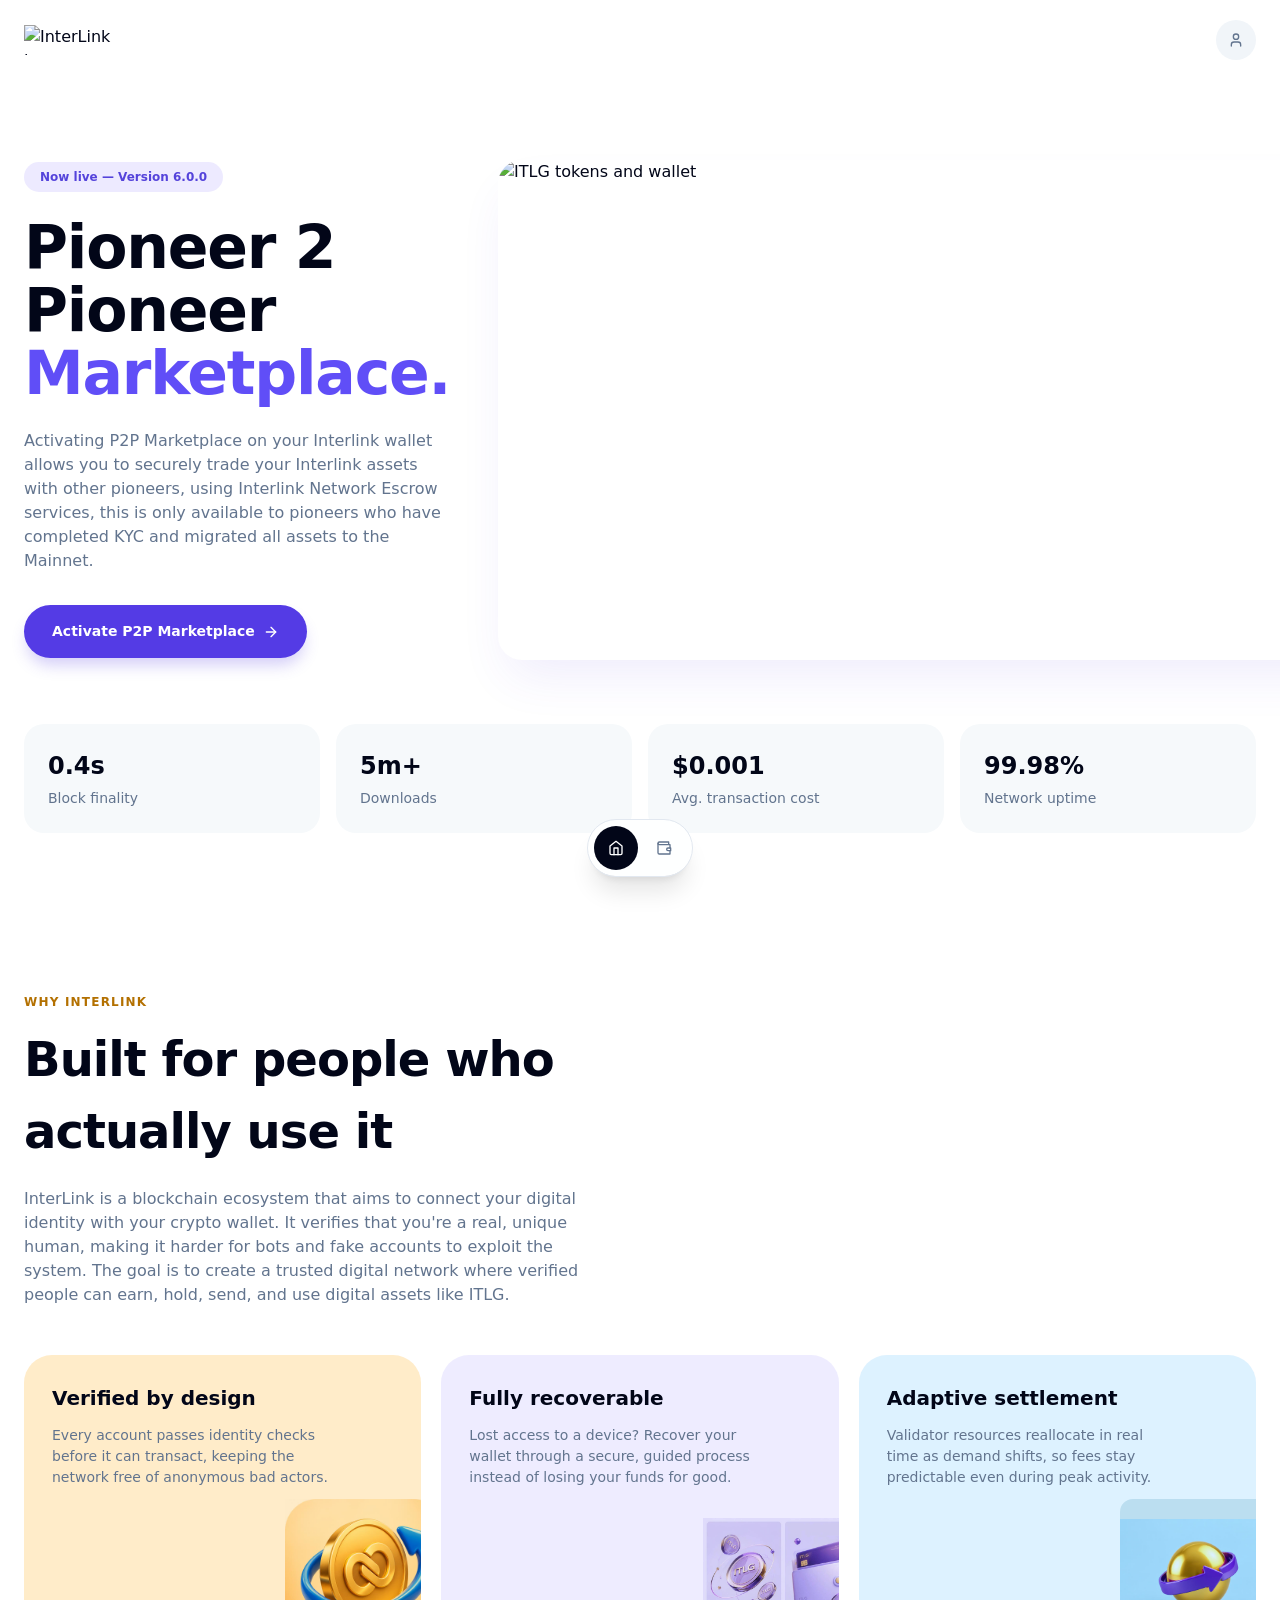
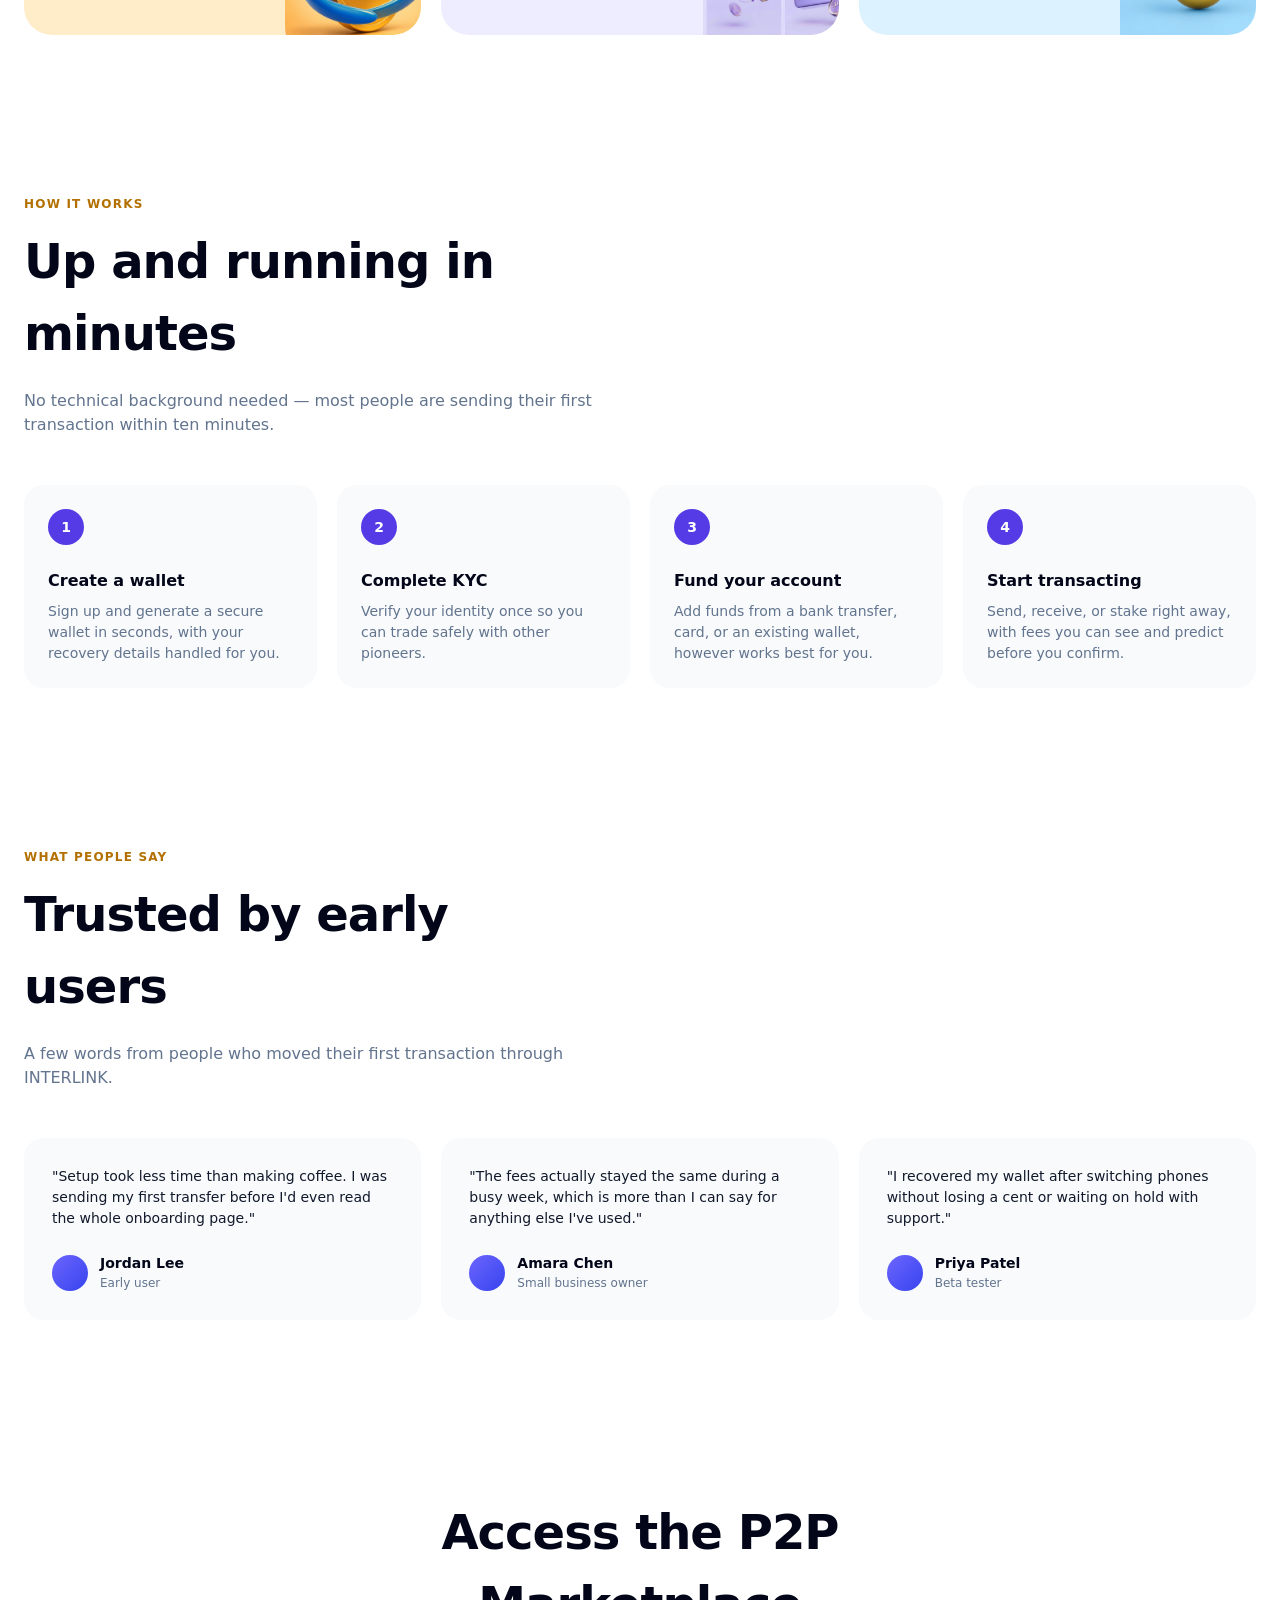
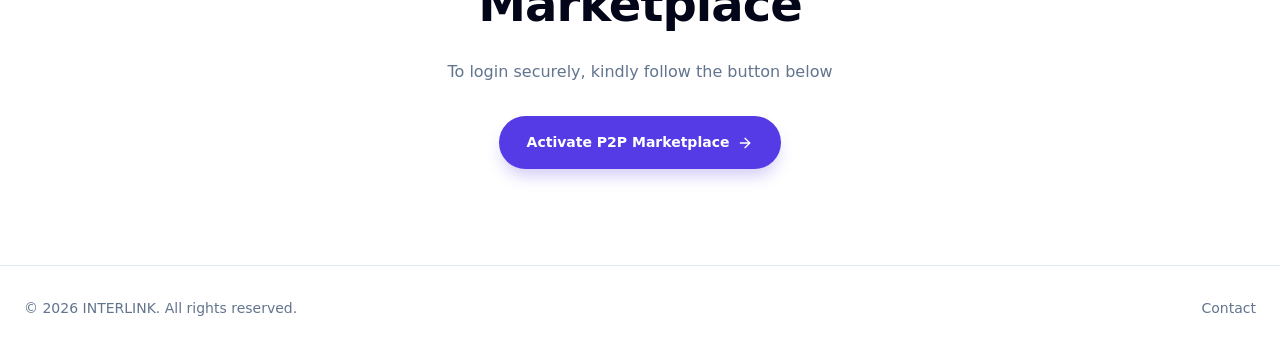
==== index.html @ 685b7808 "Add files via upload" ====
<!DOCTYPE html>
<html lang="en">
<head>
  <meta charset="UTF-8" />
  <meta name="viewport" content="width=device-width, initial-scale=1.0" />
  <title>Pioneer 2 Pioneer Marketplace — InterLink</title>
  <meta name="description" content="Activate the P2P Marketplace on your InterLink wallet and trade ITLG securely with other pioneers using Interlink Network Escrow." />
  <meta property="og:title" content="Pioneer 2 Pioneer Marketplace — InterLink" />
  <meta property="og:description" content="Securely trade your Interlink assets with other pioneers via Interlink Network Escrow." />
  <link rel="stylesheet" href="style.css" />
</head>
<body>
  <div class="page">

    <!-- Header -->
    <header class="header">
      <div class="logo">
        <img src= "logo.png" alt="InterLink logo" width="100" height="30" />
      </div>
      <button class="account-btn" aria-label="Account">
        <!-- User icon -->
        <svg width="16" height="16" viewBox="0 0 24 24" fill="none" stroke="currentColor" stroke-width="2" stroke-linecap="round" stroke-linejoin="round"><path d="M19 21v-2a4 4 0 0 0-4-4H9a4 4 0 0 0-4 4v2"/><circle cx="12" cy="7" r="4"/></svg>
      </button>
    </header>

    <!-- Hero -->
    <section class="hero">
      <div class="hero-grid">
        <div class="hero-copy">
          <span class="badge">Now live — Version 6.0.0</span>
          <h1 class="hero-title">
            Pioneer 2 Pioneer<br />
            <span class="accent">Marketplace</span><span class="accent">.</span>
          </h1>
          <p class="hero-sub">
            Activating P2P Marketplace on your Interlink wallet allows you to securely trade
            your Interlink assets with other pioneers, using Interlink Network Escrow
            services, this is only available to pioneers who have completed KYC and migrated
            all assets to the Mainnet.
          </p>
          <a href="wallet.html">
            <button class="cta-btn">
              Activate P2P Marketplace
              <svg width="16" height="16" viewBox="0 0 24 24" fill="none" stroke="currentColor" stroke-width="2" stroke-linecap="round" stroke-linejoin="round"><path d="M5 12h14"/><path d="m12 5 7 7-7 7"/></svg>
            </button>
          </a>
        </div>
        <div class="hero-image">
          <img src="hero.png" alt="ITLG tokens and wallet" width="1000" height="500" />
        </div>
      </div>

      <!-- Stats -->
      <div class="stats">
        <div class="stat"><div class="stat-value">0.4s</div><div class="stat-label">Block finality</div></div>
        <div class="stat"><div class="stat-value">5m+</div><div class="stat-label">Downloads</div></div>
        <div class="stat"><div class="stat-value">$0.001</div><div class="stat-label">Avg. transaction cost</div></div>
        <div class="stat"><div class="stat-value">99.98%</div><div class="stat-label">Network uptime</div></div>
      </div>
    </section>

    <!-- Why InterLink -->
    <section class="section">
      <p class="eyebrow">Why interlink</p>
      <h2 class="section-title max-w">Built for people who actually use it</h2>
      <p class="section-sub max-w">
        InterLink is a blockchain ecosystem that aims to connect your digital identity with
        your crypto wallet. It verifies that you're a real, unique human, making it harder
        for bots and fake accounts to exploit the system. The goal is to create a trusted
        digital network where verified people can earn, hold, send, and use digital assets
        like ITLG.
      </p>

      <div class="features">
        <div class="feature feature-verified">
          <h3>Verified by design</h3>
          <p>Every account passes identity checks before it can transact, keeping the network free of anonymous bad actors.</p>
          <img src="verify.jpeg" alt="" loading="lazy" />
        </div>
        <div class="feature feature-recoverable">
          <h3>Fully recoverable</h3>
          <p>Lost access to a device? Recover your wallet through a secure, guided process instead of losing your funds for good.</p>
          <img src="design.jpeg" alt="" loading="lazy" style="border-radius: 13px;"/>
        </div>
        <div class="feature feature-adaptive">
          <h3>Adaptive settlement</h3>
          <p>Validator resources reallocate in real time as demand shifts, so fees stay predictable even during peak activity.</p>
          <img src="adaptive.jpeg" alt="" loading="lazy" style="background-color: rgb(216, 234, 240); border-radius: 13px;"/>
        </div>
      </div>
    </section>

    <!-- How it works -->
    <section class="section">
      <p class="eyebrow">How it works</p>
      <h2 class="section-title max-w">Up and running in minutes</h2>
      <p class="section-sub max-w">
        No technical background needed — most people are sending their first transaction
        within ten minutes.
      </p>

      <div class="steps">
        <div class="step">
          <div class="step-num">1</div>
          <h3>Create a wallet</h3>
          <p>Sign up and generate a secure wallet in seconds, with your recovery details handled for you.</p>
        </div>
        <div class="step">
          <div class="step-num">2</div>
          <h3>Complete KYC</h3>
          <p>Verify your identity once so you can trade safely with other pioneers.</p>
        </div>
        <div class="step">
          <div class="step-num">3</div>
          <h3>Fund your account</h3>
          <p>Add funds from a bank transfer, card, or an existing wallet, however works best for you.</p>
        </div>
        <div class="step">
          <div class="step-num">4</div>
          <h3>Start transacting</h3>
          <p>Send, receive, or stake right away, with fees you can see and predict before you confirm.</p>
        </div>
      </div>
    </section>

    <!-- Testimonials -->
    <section class="section">
      <p class="eyebrow">What people say</p>
      <h2 class="section-title max-w">Trusted by early users</h2>
      <p class="section-sub max-w">
        A few words from people who moved their first transaction through INTERLINK.
      </p>

      <div class="testimonials">
        <div class="testimonial">
          <p class="quote">"Setup took less time than making coffee. I was sending my first transfer before I'd even read the whole onboarding page."</p>
          <div class="person">
            <div class="avatar"></div>
            <div>
              <div class="person-name">Jordan Lee</div>
              <div class="person-role">Early user</div>
            </div>
          </div>
        </div>
        <div class="testimonial">
          <p class="quote">"The fees actually stayed the same during a busy week, which is more than I can say for anything else I've used."</p>
          <div class="person">
            <div class="avatar"></div>
            <div>
              <div class="person-name">Amara Chen</div>
              <div class="person-role">Small business owner</div>
            </div>
          </div>
        </div>
        <div class="testimonial">
          <p class="quote">"I recovered my wallet after switching phones without losing a cent or waiting on hold with support."</p>
          <div class="person">
            <div class="avatar"></div>
            <div>
              <div class="person-name">Priya Patel</div>
              <div class="person-role">Beta tester</div>
            </div>
          </div>
        </div>
      </div>
    </section>

    <!-- CTA -->
    <section class="final-cta">
      <h2>Access the P2P Marketplace</h2>
      <p>To login securely, kindly follow the button below</p>
      <a href="wallet.html">
        <button class="cta-btn">
          Activate P2P Marketplace
          <svg width="16" height="16" viewBox="0 0 24 24" fill="none" stroke="currentColor" stroke-width="2" stroke-linecap="round" stroke-linejoin="round"><path d="M5 12h14"/><path d="m12 5 7 7-7 7"/></svg>
        </button>
      </a>
    </section>

    <!-- Footer -->
    <footer class="footer">
      <div>© 2026 INTERLINK. All rights reserved.</div>
      <a href="#">Contact</a>
    </footer>

    <!-- Floating bottom nav -->
    <div class="floating-nav">
      <a href="index.html">
      <button class="nav-btn nav-btn-active" aria-label="Home">
        <svg width="16" height="16" viewBox="0 0 24 24" fill="none" stroke="currentColor" stroke-width="2" stroke-linecap="round" stroke-linejoin="round"><path d="m3 9 9-7 9 7v11a2 2 0 0 1-2 2H5a2 2 0 0 1-2-2z"/><polyline points="9 22 9 12 15 12 15 22"/></svg>
      </button>
      </a>
      <a href="wallet.html">
      <button class="nav-btn" aria-label="Wallet">
        <svg width="16" height="16" viewBox="0 0 24 24" fill="none" stroke="currentColor" stroke-width="2" stroke-linecap="round" stroke-linejoin="round"><path d="M21 12V7H5a2 2 0 0 1 0-4h14v4"/><path d="M3 5v14a2 2 0 0 0 2 2h16v-5"/><path d="M18 12a2 2 0 0 0 0 4h4v-4Z"/></svg>
      </button>
      </a>
    </div>

  </div>
</body>
</html>
---- style.css ----
/* ============================================================
   InterLink — Pioneer 2 Pioneer Marketplace
   Standalone stylesheet (plain CSS, no framework)
   ============================================================ */

/* ---- Design tokens ---- */
:root {
  --background: oklch(1 0 0);
  --foreground: oklch(0.129 0.042 264.695);
  --muted: oklch(0.968 0.007 247.896);
  --muted-foreground: oklch(0.554 0.046 257.417);
  --border: oklch(0.929 0.013 255.508);

  --brand: oklch(0.5 0.24 280);            /* primary purple */
  --brand-dark: oklch(0.45 0.24 280);
  --brand-text: oklch(0.55 0.24 280);
  --brand-badge-bg: oklch(0.95 0.05 290);
  --brand-badge-text: oklch(0.5 0.22 280);
  --eyebrow: oklch(0.6 0.15 75);           /* warm gold for section labels */

  --feat-verified-bg: oklch(0.95 0.05 80);
  --feat-recoverable-bg: oklch(0.95 0.03 290);
  --feat-adaptive-bg: oklch(0.95 0.03 240);

  --radius-lg: 1rem;
  --radius-xl: 1.25rem;
  --radius-2xl: 1.5rem;
  --radius-3xl: 1.75rem;
  --radius-full: 9999px;
}

/* ---- Reset / base ---- */
* {
  margin: 0;
  padding: 0;
  box-sizing: border-box;
  border-color: var(--border);
}

body {
  background-color: var(--background);
  color: var(--foreground);
  font-family: ui-sans-serif, system-ui, -apple-system, "Segoe UI", Roboto,
    "Helvetica Neue", Arial, sans-serif;
  -webkit-font-smoothing: antialiased;
  line-height: 1.5;
}

img {
  display: block;
  max-width: 100%;
}

button {
  font: inherit;
  border: none;
  cursor: pointer;
  background: none;
}

a {
  color: inherit;
  text-decoration: none;
}

.page {
  min-height: 100vh;
}

/* ---- Header ---- */
.header {
  max-width: 80rem;
  margin: 0 auto;
  display: flex;
  align-items: center;
  justify-content: space-between;
  padding: 1.25rem 1.5rem;
}

.logo {
  display: flex;
  align-items: center;
  gap: 0.5rem;
}

.logo-mark {
  height: 1.75rem;
  width: 1.75rem;
  border-radius: 50%;
  background: linear-gradient(to bottom right, oklch(0.6 0.22 280), oklch(0.5 0.25 270));
}

.logo-text {
  font-size: 1.125rem;
  font-weight: 600;
  letter-spacing: -0.01em;
}

.account-btn {
  height: 2.5rem;
  width: 2.5rem;
  display: flex;
  align-items: center;
  justify-content: center;
  border-radius: 50%;
  background: var(--muted);
  color: var(--muted-foreground);
  transition: background 0.15s ease;
}

.account-btn:hover {
  background: color-mix(in oklab, var(--muted) 80%, black);
}

/* ---- Hero ---- */
.hero {
  max-width: 80rem;
  margin: 0 auto;
  padding: 2.5rem 1.5rem 5rem;
}

.hero-grid {
  display: grid;
  gap: 3rem;
}

@media (min-width: 768px) {
  .hero-grid {
    grid-template-columns: 1fr 1fr;
    align-items: center;
  }
  .hero {
    padding-top: 5rem;
  }
}

.badge {
  display: inline-block;
  border-radius: var(--radius-full);
  background: var(--brand-badge-bg);
  color: var(--brand-badge-text);
  padding: 0.375rem 1rem;
  font-size: 0.75rem;
  font-weight: 600;
}

.hero-title {
  margin-top: 1.5rem;
  font-size: 3rem;
  font-weight: 700;
  line-height: 1.05;
  letter-spacing: -0.02em;
}

@media (min-width: 768px) {
  .hero-title {
    font-size: 3.75rem;
  }
}

.accent {
  color: var(--brand-text);
}

.hero-sub {
  margin-top: 1.5rem;
  max-width: 28rem;
  font-size: 1rem;
  color: var(--muted-foreground);
}

/* ---- Primary CTA button ---- */
.cta-btn {
  margin-top: 2rem;
  display: inline-flex;
  align-items: center;
  gap: 0.5rem;
  border-radius: var(--radius-full);
  background: var(--brand);
  color: #fff;
  padding: 1rem 1.75rem;
  font-size: 0.875rem;
  font-weight: 600;
  box-shadow: 0 10px 15px -3px color-mix(in oklab, var(--brand) 25%, transparent);
  transition: background 0.15s ease;
}

.cta-btn:hover {
  background: var(--brand-dark);
}

.hero-image img {
  width: 100%;
  border-radius: var(--radius-2xl);
  box-shadow: 0 25px 50px -12px color-mix(in oklab, var(--brand) 10%, transparent);
}

/* ---- Stats ---- */
.stats {
  margin-top: 4rem;
  display: grid;
  grid-template-columns: repeat(2, 1fr);
  gap: 1rem;
}

@media (min-width: 768px) {
  .stats {
    grid-template-columns: repeat(4, 1fr);
  }
}

.stat {
  border-radius: var(--radius-xl);
  background: color-mix(in oklab, var(--muted) 60%, white);
  padding: 1.5rem;
}

.stat-value {
  font-size: 1.5rem;
  font-weight: 700;
}

.stat-label {
  margin-top: 0.25rem;
  font-size: 0.875rem;
  color: var(--muted-foreground);
}

/* ---- Shared section layout ---- */
.section {
  max-width: 80rem;
  margin: 0 auto;
  padding: 5rem 1.5rem;
}

.eyebrow {
  font-size: 0.75rem;
  font-weight: 600;
  text-transform: uppercase;
  letter-spacing: 0.1em;
  color: var(--eyebrow);
}

.section-title {
  margin-top: 0.75rem;
  font-size: 2.25rem;
  font-weight: 700;
  letter-spacing: -0.02em;
}

@media (min-width: 768px) {
  .section-title {
    font-size: 3rem;
  }
}

.section-sub {
  margin-top: 1.25rem;
  color: var(--muted-foreground);
}

.max-w {
  max-width: 36rem;
}

/* ---- Feature cards ---- */
.features {
  margin-top: 3rem;
  display: grid;
  gap: 1.25rem;
}

@media (min-width: 768px) {
  .features {
    grid-template-columns: repeat(3, 1fr);
  }
}

.feature {
  position: relative;
  overflow: hidden;
  border-radius: var(--radius-3xl);
  padding: 1.75rem;
  min-height: 280px;
}

.feature h3 {
  font-size: 1.25rem;
  font-weight: 700;
}

.feature p {
  margin-top: 0.75rem;
  max-width: 18rem;
  font-size: 0.875rem;
  color: var(--muted-foreground);
}

.feature img {
  position: absolute;
  bottom: -1.5rem;
  right: -1.5rem;
  height: 10rem;
  width: 10rem;
  object-fit: contain;
  pointer-events: none;
  mix-blend-mode: multiply;
}

.feature-verified {
  background: oklch(0.95 0.05 80);
}
.feature-recoverable {
  background: oklch(0.95 0.03 290);
}
.feature-adaptive {
  background: oklch(0.95 0.03 240);
}

/* ---- Steps ---- */
.steps {
  margin-top: 3rem;
  display: grid;
  gap: 1.25rem;
}

@media (min-width: 640px) {
  .steps {
    grid-template-columns: repeat(2, 1fr);
  }
}

@media (min-width: 1024px) {
  .steps {
    grid-template-columns: repeat(4, 1fr);
  }
}

.step {
  border-radius: var(--radius-xl);
  background: color-mix(in oklab, var(--muted) 50%, white);
  padding: 1.5rem;
}

.step-num {
  height: 2.25rem;
  width: 2.25rem;
  display: flex;
  align-items: center;
  justify-content: center;
  border-radius: 50%;
  background: var(--brand);
  color: #fff;
  font-size: 0.875rem;
  font-weight: 700;
}

.step h3 {
  margin-top: 1.5rem;
  font-size: 1rem;
  font-weight: 700;
}

.step p {
  margin-top: 0.5rem;
  font-size: 0.875rem;
  color: var(--muted-foreground);
}

/* ---- Testimonials ---- */
.testimonials {
  margin-top: 3rem;
  display: grid;
  gap: 1.25rem;
}

@media (min-width: 768px) {
  .testimonials {
    grid-template-columns: repeat(3, 1fr);
  }
}

.testimonial {
  display: flex;
  flex-direction: column;
  border-radius: var(--radius-xl);
  background: color-mix(in oklab, var(--muted) 50%, white);
  padding: 1.75rem;
}

.quote {
  flex: 1;
  font-size: 0.875rem;
  color: color-mix(in oklab, var(--foreground) 90%, white);
}

.person {
  margin-top: 1.5rem;
  display: flex;
  align-items: center;
  gap: 0.75rem;
}

.avatar {
  height: 2.25rem;
  width: 2.25rem;
  border-radius: 50%;
  background: linear-gradient(to bottom right, oklch(0.6 0.22 280), oklch(0.5 0.25 270));
}

.person-name {
  font-size: 0.875rem;
  font-weight: 600;
}

.person-role {
  font-size: 0.75rem;
  color: var(--muted-foreground);
}

/* ---- Final CTA ---- */
.final-cta {
  max-width: 48rem;
  margin: 0 auto;
  padding: 6rem 1.5rem;
  text-align: center;
}

.final-cta h2 {
  font-size: 2.25rem;
  font-weight: 700;
  letter-spacing: -0.02em;
}

@media (min-width: 768px) {
  .final-cta h2 {
    font-size: 3rem;
  }
}

.final-cta p {
  margin-top: 1.25rem;
  color: var(--muted-foreground);
}

/* ---- Footer ---- */
.footer {
  max-width: 80rem;
  margin: 0 auto;
  border-top: 1px solid var(--border);
  padding: 2rem 1.5rem;
  display: flex;
  flex-direction: column;
  align-items: flex-start;
  justify-content: space-between;
  gap: 0.75rem;
  font-size: 0.875rem;
  color: var(--muted-foreground);
}

@media (min-width: 640px) {
  .footer {
    flex-direction: row;
  }
}

.footer a:hover {
  color: var(--foreground);
}

/* ---- Floating bottom nav ---- */
.floating-nav {
  position: fixed;
  bottom: 1.5rem;
  left: 50%;
  transform: translateX(-50%);
  z-index: 50;
  display: flex;
  align-items: center;
  gap: 0.25rem;
  border-radius: var(--radius-full);
  background: color-mix(in oklab, var(--background) 90%, transparent);
  padding: 0.375rem;
  box-shadow: 0 20px 25px -5px rgb(0 0 0 / 0.1), 0 8px 10px -6px rgb(0 0 0 / 0.1);
  backdrop-filter: blur(8px);
  outline: 1px solid var(--border);
}

.nav-btn {
  height: 2.75rem;
  width: 2.75rem;
  display: flex;
  align-items: center;
  justify-content: center;
  border-radius: 50%;
  color: var(--muted-foreground);
}

.nav-btn:hover {
  background: var(--muted);
}

.nav-btn-active {
  background: var(--foreground);
  color: var(--background);
}
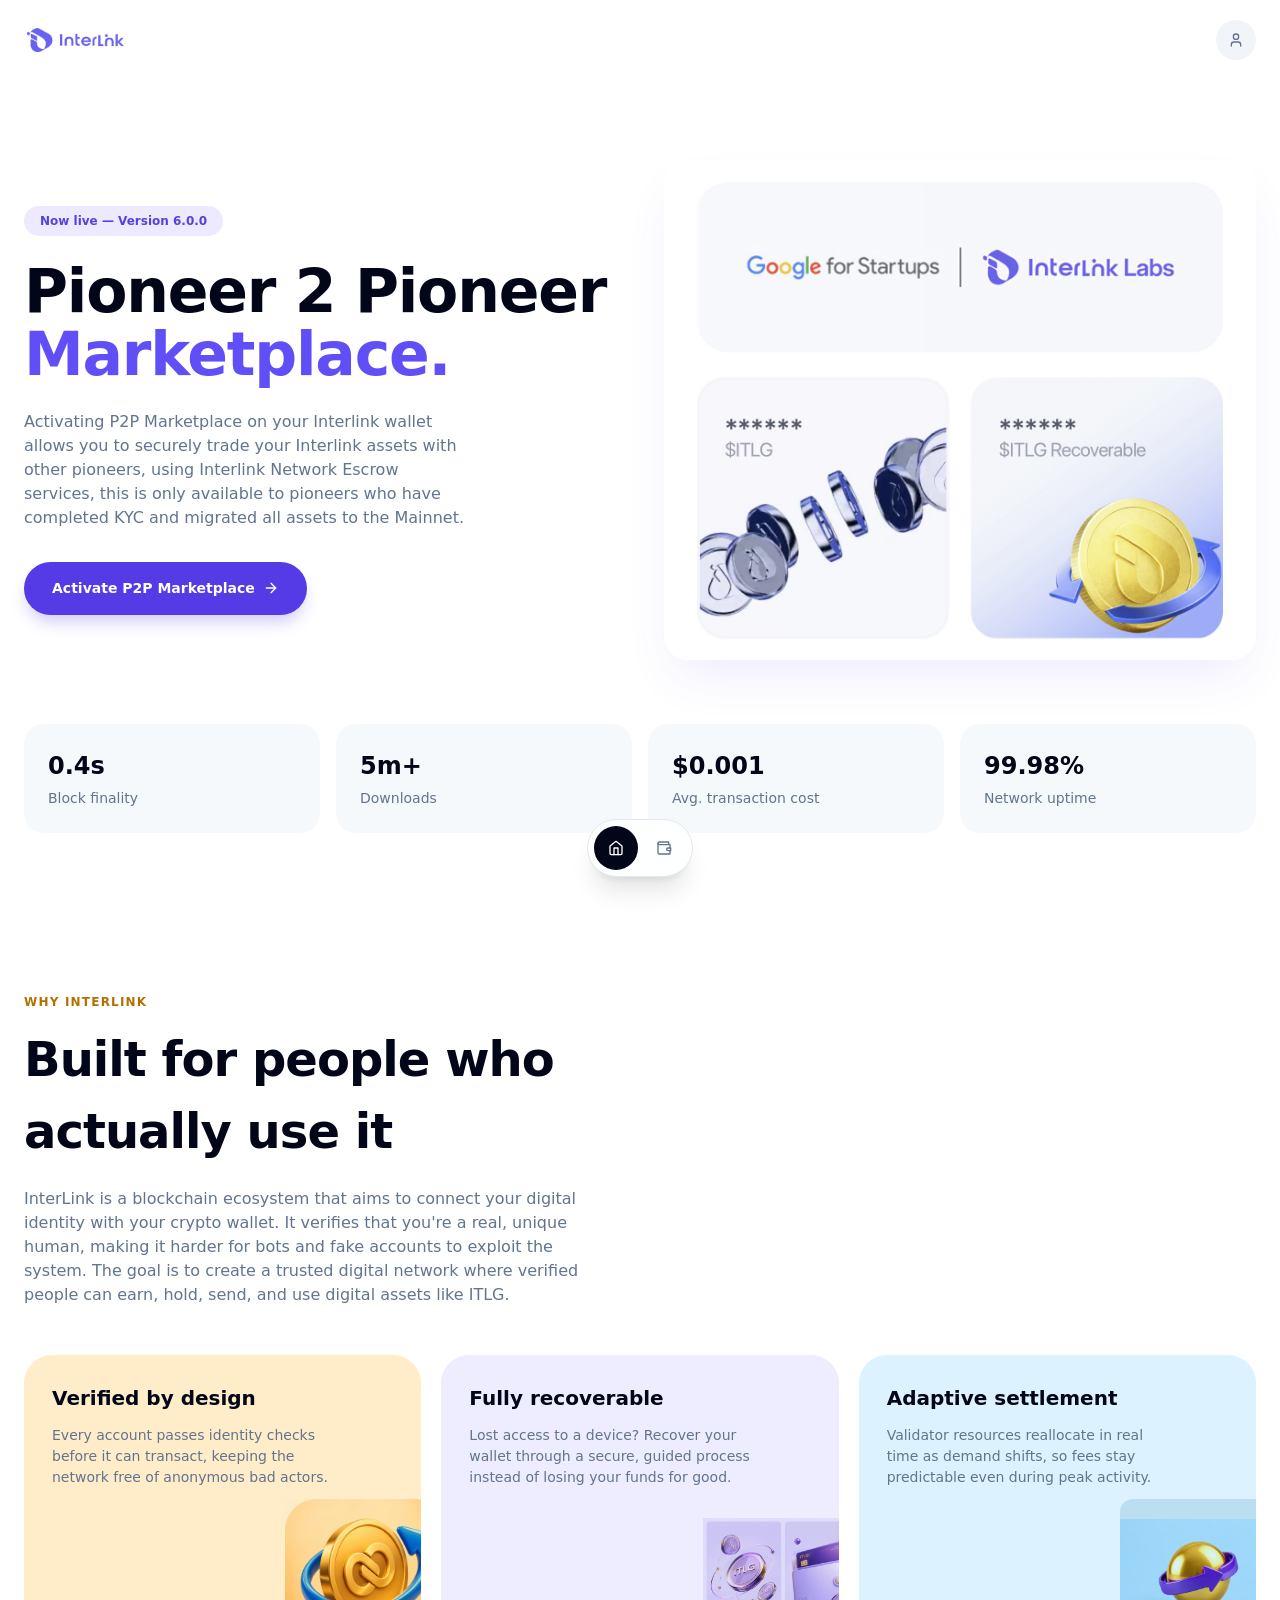
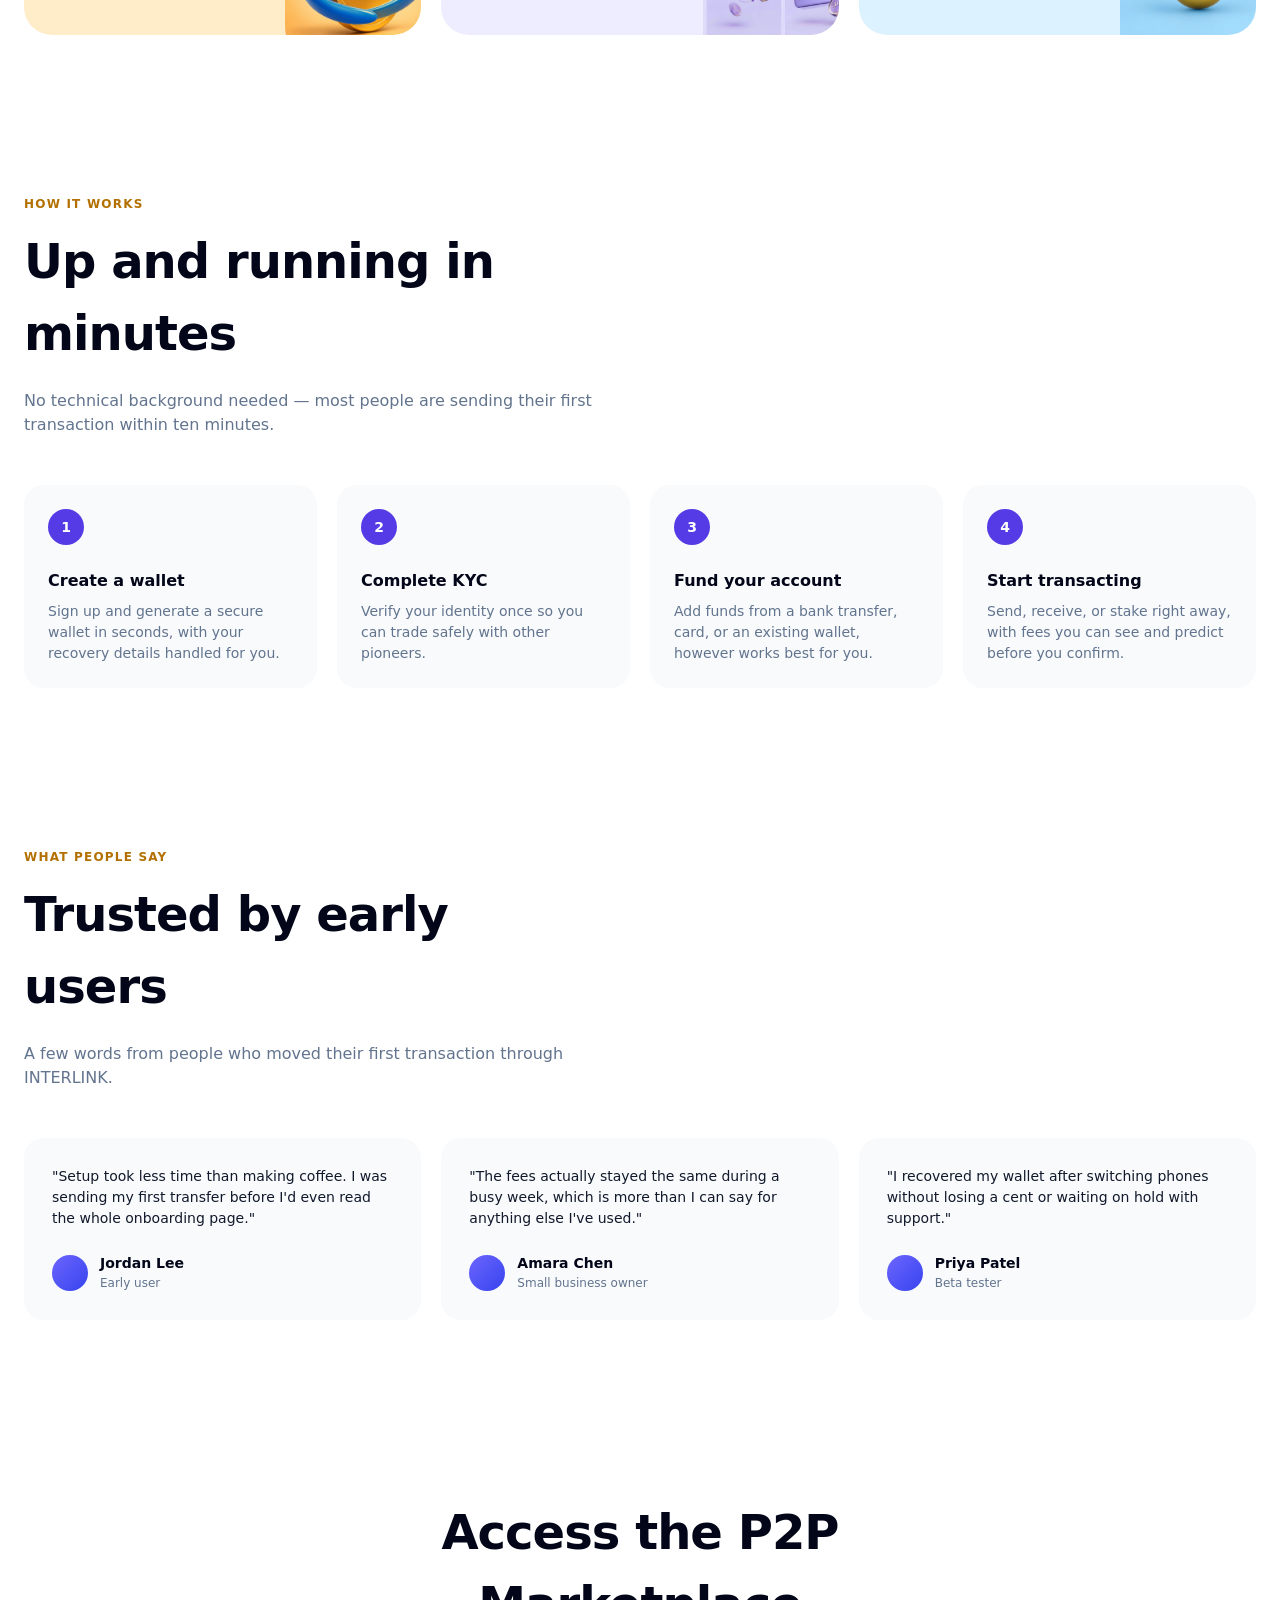
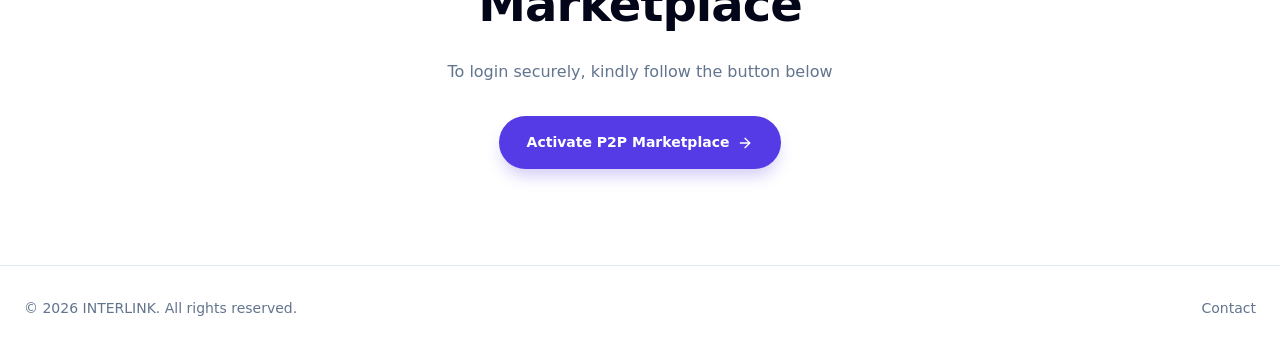
==== commit 8c1b01df: "Add files via upload" ====
--- a/index.html
+++ b/index.html
@@ -15,7 +15,7 @@
     <!-- Header -->
     <header class="header">
       <div class="logo">
-        <img src= "logo.png" alt="InterLink logo" width="100" height="30" />
+        <img src= "logo.PNG" alt="InterLink logo" width="100" height="30" />
       </div>
       <button class="account-btn" aria-label="Account">
         <!-- User icon -->
@@ -46,7 +46,7 @@
           </a>
         </div>
         <div class="hero-image">
-          <img src="hero.png" alt="ITLG tokens and wallet" width="1000" height="500" />
+          <img src="hero.PNG" alt="ITLG tokens and wallet" width="1000" height="500" />
         </div>
       </div>
 
